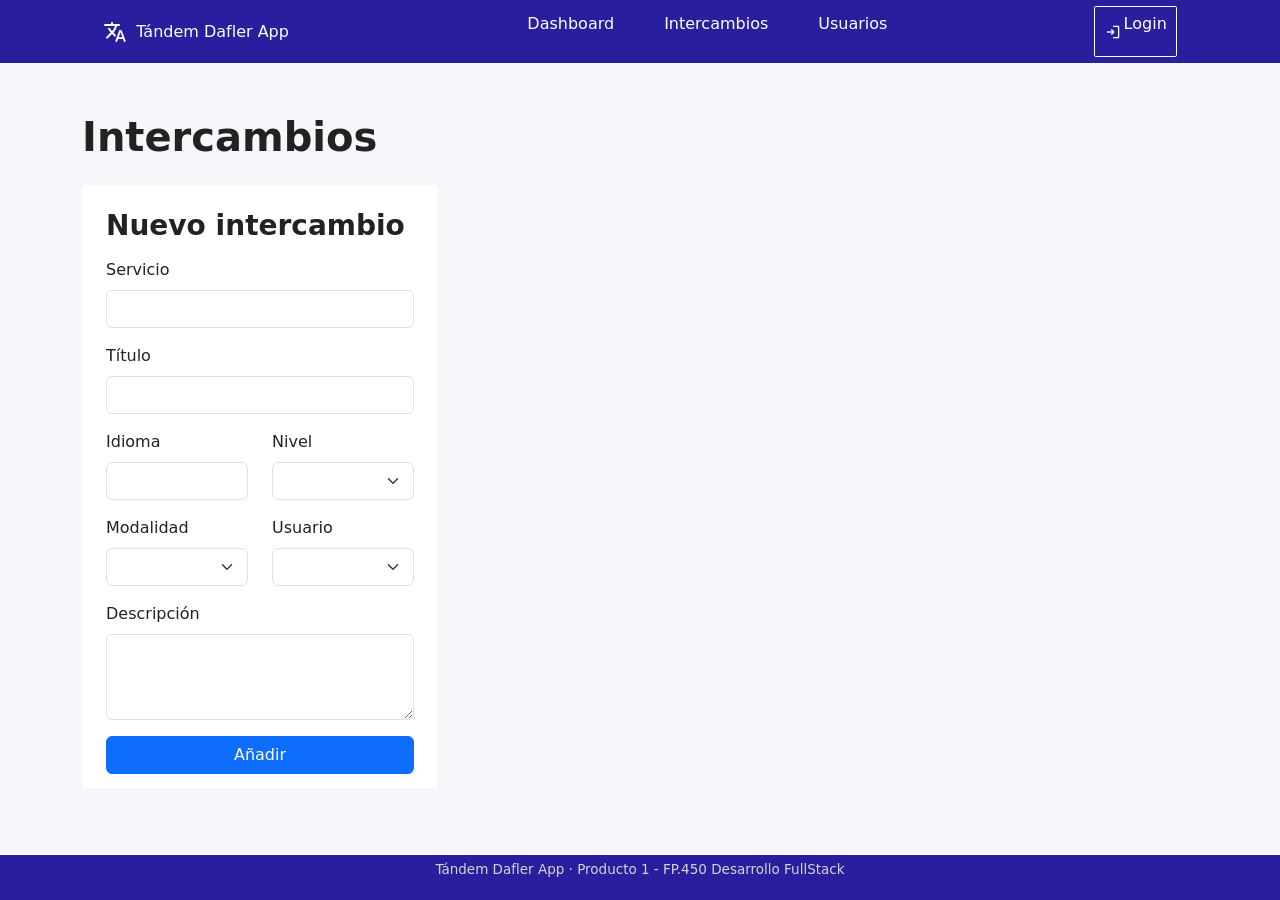
==== exchanges.html @ 2e25eaa2 "exchange: fichero intercambios" ====
<!doctype html>

<html lang="es">
  <head>
    <meta charset="UTF-8" />
    <meta name="viewport" content="width=device-width, initial-scale=1.0" />
    <title>Dafler - Exchanges</title>

    <!-- Bootstrap -->
    <link rel="stylesheet" href="https://cdn.jsdelivr.net/npm/bootstrap@5.3.8/dist/css/bootstrap.min.css"/>

    <!-- Estilos de css -->
    <link rel="stylesheet" href="css/header.css" />
    <link rel="stylesheet" href="css/styles.css" />
    <link rel="stylesheet" href="css/footer.css" />

    <!-- Estilos externos -->
    <link rel="stylesheet" href="https://fonts.googleapis.com/css2?family=Material+Symbols+Rounded:opsz,wght,FILL,GRAD@20..48,100..700,0..1,-50..200"/>
  </head>
  <body>
    <header>
        <div class="logo-box"> 
            <a href="index.html">
                <span id="logo-img" class="material-symbols-rounded">translate</span>
                <div id="logo-text">Tándem Dafler App</div>
            </a>
        </div>

        <div class="nav-box">
            <ul><li><a href="index.html">Dashboard</a></li></ul>
            <ul><li><a href="exchanges.html">Intercambios</a></li></ul>
            <ul><li><a href="users.html">Usuarios</a></li></ul>
        </div>

        <div class="login-btn-box">
            <a href="login.html"><button>
                <span id="logo-img" class="material-symbols-rounded">login</span>
                <p>Login</p>
            </button></a>
        </div>
    </header>

    <main>
      <div class="container h-75 overflow-auto">
        <div class="mb-4">
          <h1>Intercambios</h1>
        </div>

        <div class="row g-4">
          <div class="col-lg-4">
            <div class="bg-white rounded p-4">
              <h3 class="mb-3">Nuevo intercambio</h3>

              <!-- Formulario para añadir intercambio -->
              <form id="form-add-user" novalidate>
                <div class="mb-3">
                  <label for="service" class="form-label">Servicio</label>
                  <input
                    type="text"
                    class="form-control"
                    id="service"
                    required
                  />
                </div>
                
                <div class="mb-3">
                  <label for="title" class="form-label">Título</label>
                  <input
                    type="text"
                    class="form-control"
                    id="title"
                    required
                  />
                </div>


                <div class="row mb-3">
                  <div class="col-md-6">
                    <label for="language" class="form-label">Idioma</label>
                      <select
                        type="text"
                        class="form-control"
                        id="language"
                        required
                    ></select>
                  </div>

                  <div class="col-md-6">
                    <label for="level" class="form-label">Nivel</label>
                  <select
                    class="form-select"
                    id="level"
                    required
                     ></select>
                  </div>
                </div>

                <div class="row mb-3">
                  <div class="col-md-6" id="native-lang">
                     <label for="modality" class="form-label">Modalidad</label>
                  <select
                    class="form-select"
                    id="modality"
                    required
                    ></select>
                  </div>
                  <div class="col-md-6" id="city">
                    <label for="user" class="form-label">Usuario</label>
                  <select
                    class="form-select"
                    id="user"
                    required
                    ></select>
                  </div>
                </div>

                <div class="mb-3">
                  <label for="description" class="form-label">Descripción</label>
                  <textarea
                    class="form-control"
                    id="description"
                    rows="3"
                    required>
                  </textarea>
               </div>

                <button type="submit" class="btn btn-primary w-100">Añadir</button>
              </form>

            </div>
          </div>

          
        </div>
      </div>
    </main>

    <footer>
      <p>Tándem Dafler App · Producto 1 - FP.450 Desarrollo FullStack</p>
    </footer>
  </body>
  <script type="module" src="js/exchanges.js"></script>
</html>
---- css/header.css ----
header{
    position: fixed;

    width: 100%;
    height: 7vh;

    background-color: var(--element-background-color);

    display: flex;
    align-items: center;
    justify-content: space-around;
}

/* Parte del logo del header (izquierda) */
.logo-box a{
    display: flex;
    align-items: center;
    justify-content: center;

    gap: 1vh;

    color: white;
    text-decoration: none;
}

/* Parte de los enlaces del header (centro) */
.nav-box{
    display: flex;
    gap: 2vh;
}

.nav-box ul li{
    list-style: none;
}

.nav-box ul li a{
    text-decoration: none;
    color: white;

    border-bottom: 0;

    transition: 0.2s;
}

.nav-box ul li a:hover{
    transition: 0.2;
    border-bottom: 3px solid white;
}

/* Parte del botón de login del header (derecha) */
.login-btn-box a{
    text-decoration: none;
}

.login-btn-box a button{
    cursor: pointer;

    display: flex;
    align-items: center;

    gap: 0.2vh;

    background-color: transparent;

    border: 1px solid white;
    border-radius: 0.2vh;

    padding: 0.5vh 1vh;

    color: white;

    transition: 0.2s ease;
}

.login-btn-box a button span{
    font-size: 2vh;
}

/* Animación del botón de login del header */
.login-btn-box a button:hover{
    transition: 0.2s ease;
    background-color: white;
    color: black;
}
---- css/styles.css ----
:root {
  --background-color: #f6f7fb;
  --text-color: #222;
  --subtext-color: rgb(214, 213, 213);
  --subtitle-color: rgb(130, 129, 129);
  --element-background-color: rgb(41, 31, 158); 

  --offer-color: rgb(19, 205, 19);
  --petition-color: coral;
}

* {
  padding: 0;
  margin: 0;

  font-family: 'Inter', system-ui, sans-serif;
}

/* Estilos de titulos */
h1, h2, h3, h4, h5 {
  font-weight: 600;
}

body {
  background-color: var(--background-color);
  color: var(--text-color);

  min-height: 100vh;
}

/* Contenido principal */
main {
  width: 100%;
  height: 100vh;

  display: flex;
  align-items: center;
  justify-content: center;
}

.main-content{
  width: 75%;
  height: 75%;

  display: flex;
  flex-direction: column;
  justify-content: space-between;
}

.main-content-header{
  display: flex;
  flex-direction: column;

  gap: 1vh;
}

.main-content-header h2{
  color: var(--subtitle-color);
}

.main-content-index{
  display: flex;
  align-items: center;
  justify-content: start;

  gap: 2vh;
}

.main-content-index-text{
  display: flex;
  align-items: center;

  gap: 0.5vh;
}

.dot{
  width: 2vh;
  height: 2vh;

  border-radius: 50%;
}

.dot.offer{
  background-color: var(--offer-color);
}

.dot.petition{
  background-color: var(--petition-color);
}

.main-content-slider{
  display: flex;
  flex-direction: column;
  justify-content: start;

  gap: 1vh;

  width: 100%;
  height: 40%;
}

.slider-cards-content{
  width: 100%;
  height: 70%;
}

.card{
  width: 25%;
  height: 100%;

  display: flex;
  flex-direction: column;
  justify-content: space-between;

  padding: 2vh;

  border-radius: 1vh;
}

.card.offer{
  background-color: var(--offer-color);
}

.card.petition{
  background-color: var(--petition-color);
}

.card-header h3{
  overflow: hidden;
  white-space: nowrap;
  text-overflow: ellipsis;
  max-width: 90%;
}

.card-description{
  overflow: hidden;
  text-overflow: ellipsis;
  max-height: 50%;
}
---- css/footer.css ----
footer{
    position: fixed;
    bottom: 0;

    width: 100%;
    height: 5vh;

    background-color: var(--element-background-color);

    display: flex;
    align-items: center;
    justify-content: center;
}

footer p{
    color: var(--subtext-color);
    font-size: 1.5vh;
}
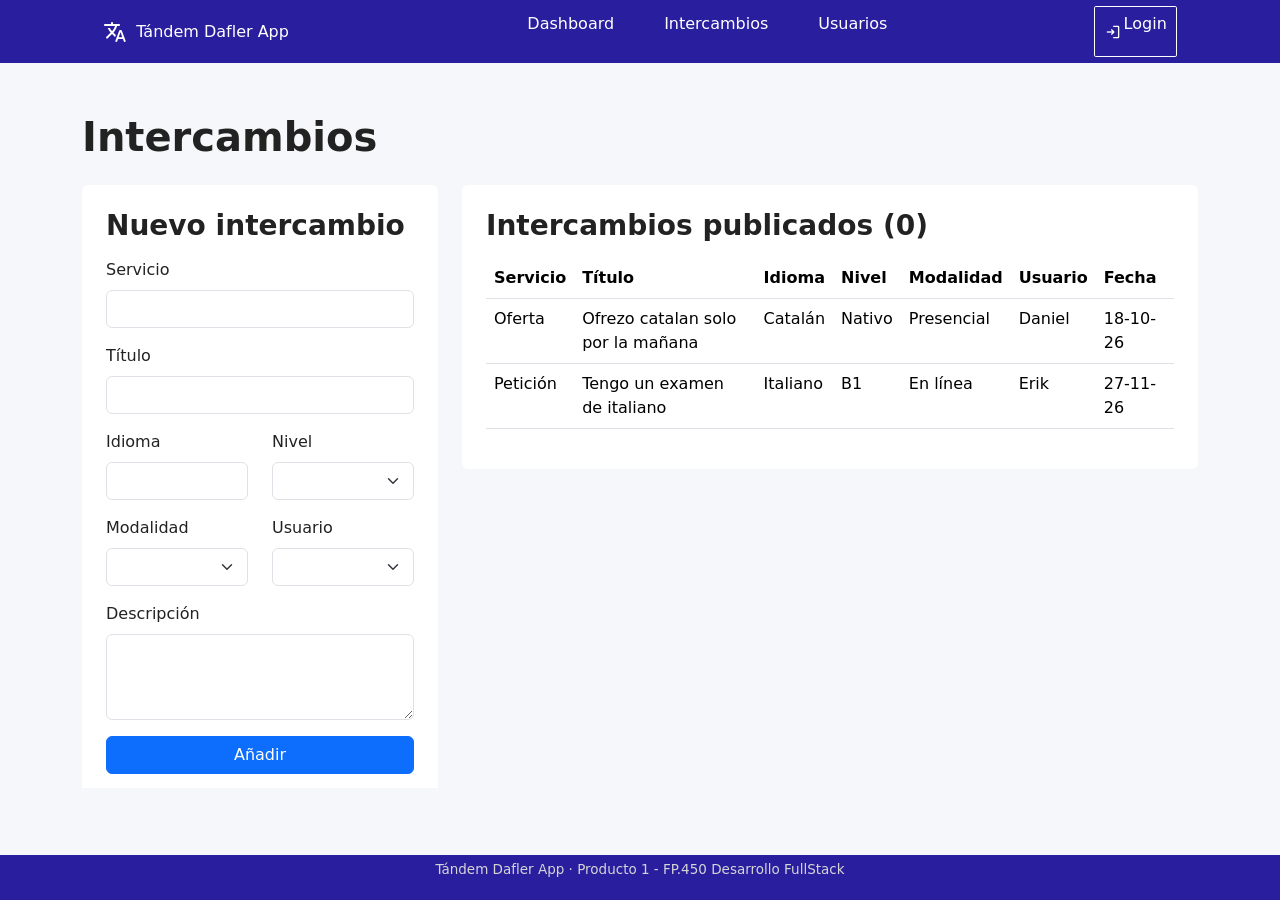
==== commit fa7c3d2a: "mostramos registros en la tabla de intercambios" ====
--- a/exchanges.html
+++ b/exchanges.html
@@ -130,6 +130,53 @@
             </div>
           </div>
 
+          <div class="col-lg-8">
+            <div class="bg-white rounded p-4">
+              <h3 class="mb-3">
+                Intercambios publicados (<span id="count">0</span>)
+              </h3>
+
+              <div class="table-responsive">
+
+                <!-- Tabla de usuarios -->
+                <table class="table table-hover">
+                  <thead>
+                    <tr>
+                      <th>Servicio</th>
+                      <th>Título</th>
+                      <th>Idioma</th>
+                      <th>Nivel</th>
+                      <th>Modalidad</th>
+                      <th>Usuario</th>
+                      <th>Fecha</th>
+                    </tr>
+                  </thead>
+                  <tbody >
+                    <tr>
+                      <td>Oferta</td>
+                      <td>Ofrezo catalan solo por la mañana</td>
+                      <td>Catalán</td>
+                      <td>Nativo</td>
+                      <td>Presencial</td>
+                      <td>Daniel</td>
+                      <td>18-10-26</td>
+                    </tr>
+                    <tr>
+                      <td>Petición</td>
+                      <td>Tengo un examen de italiano</td>
+                      <td>Italiano</td>
+                      <td>B1</td>
+                      <td>En línea</td>
+                      <td>Erik</td>
+                      <td>27-11-26</td>
+                    </tr>
+                  </tbody>
+                </table>
+
+              </div>
+            </div>
+          </div>
+
           
         </div>
       </div>
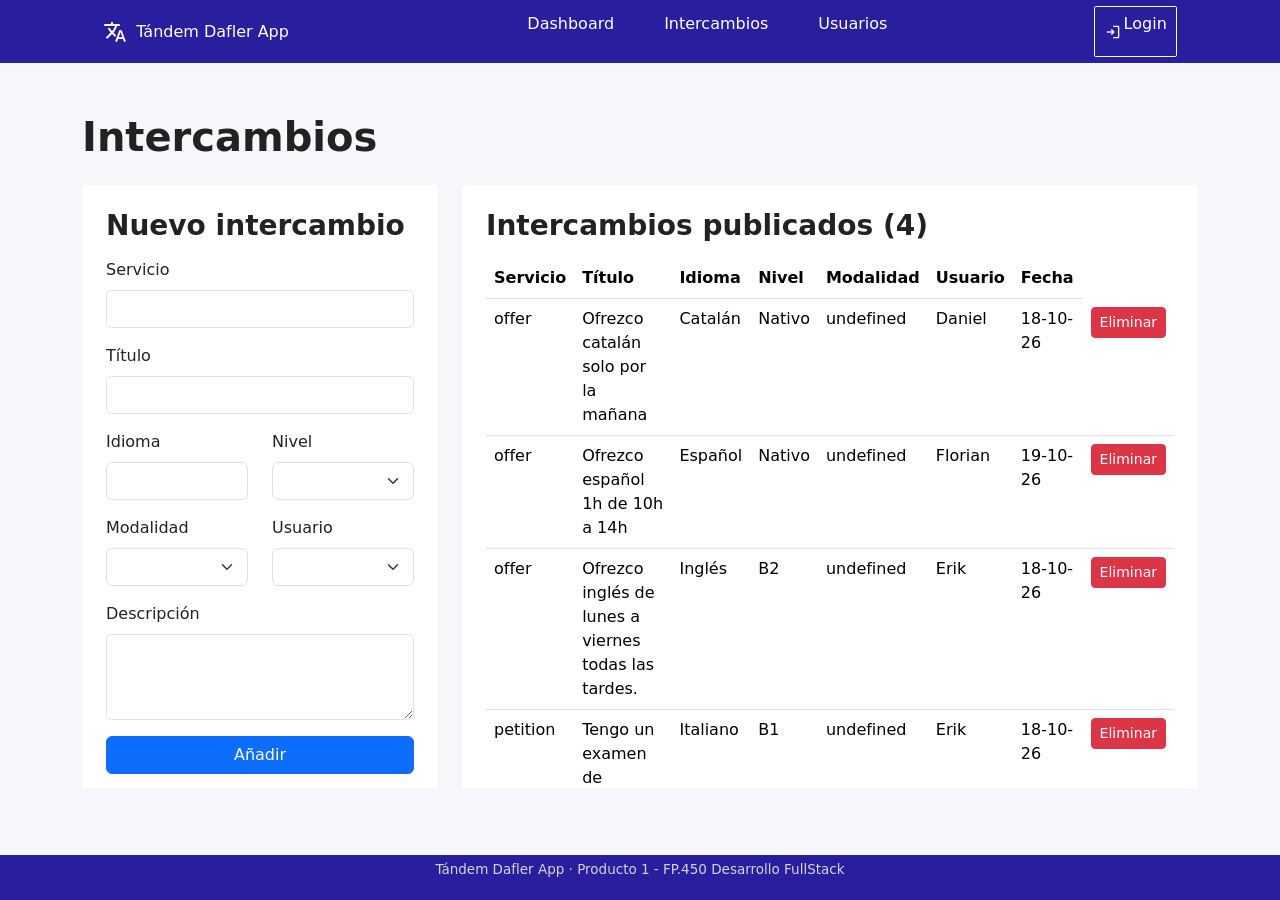
==== commit ff77de8a: "funcion mostrar intercambios de forma dinamica" ====
--- a/exchanges.html
+++ b/exchanges.html
@@ -151,26 +151,7 @@
                       <th>Fecha</th>
                     </tr>
                   </thead>
-                  <tbody >
-                    <tr>
-                      <td>Oferta</td>
-                      <td>Ofrezo catalan solo por la mañana</td>
-                      <td>Catalán</td>
-                      <td>Nativo</td>
-                      <td>Presencial</td>
-                      <td>Daniel</td>
-                      <td>18-10-26</td>
-                    </tr>
-                    <tr>
-                      <td>Petición</td>
-                      <td>Tengo un examen de italiano</td>
-                      <td>Italiano</td>
-                      <td>B1</td>
-                      <td>En línea</td>
-                      <td>Erik</td>
-                      <td>27-11-26</td>
-                    </tr>
-                  </tbody>
+                  <tbody id="exchange-table"></tbody> 
                 </table>
 
               </div>
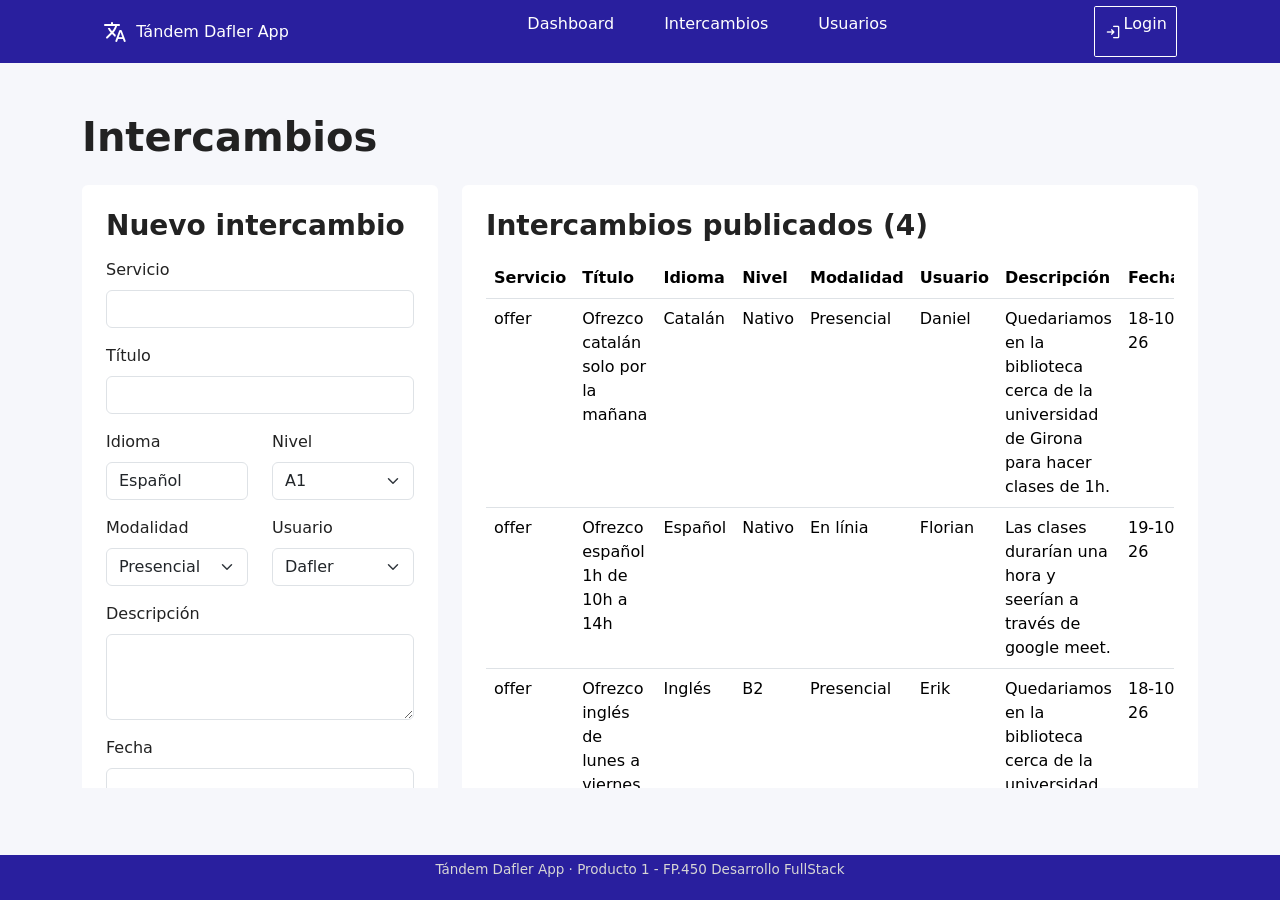
==== commit 4a6eb3dc: "funcion formulario intercambios" ====
--- a/exchanges.html
+++ b/exchanges.html
@@ -52,7 +52,7 @@
               <h3 class="mb-3">Nuevo intercambio</h3>
 
               <!-- Formulario para añadir intercambio -->
-              <form id="form-add-user" novalidate>
+              <form id="form-add-exchange" novalidate>
                 <div class="mb-3">
                   <label for="service" class="form-label">Servicio</label>
                   <input
@@ -124,6 +124,16 @@
                   </textarea>
                </div>
 
+               <div class="mb-3">
+                  <label for="date" class="form-label">Fecha</label>
+                  <input
+                    type="text"
+                    class="form-control"
+                    id="date"
+                    required
+                  />
+                </div>
+
                 <button type="submit" class="btn btn-primary w-100">Añadir</button>
               </form>
 
@@ -148,6 +158,7 @@
                       <th>Nivel</th>
                       <th>Modalidad</th>
                       <th>Usuario</th>
+                      <th>Descripción</th>
                       <th>Fecha</th>
                     </tr>
                   </thead>
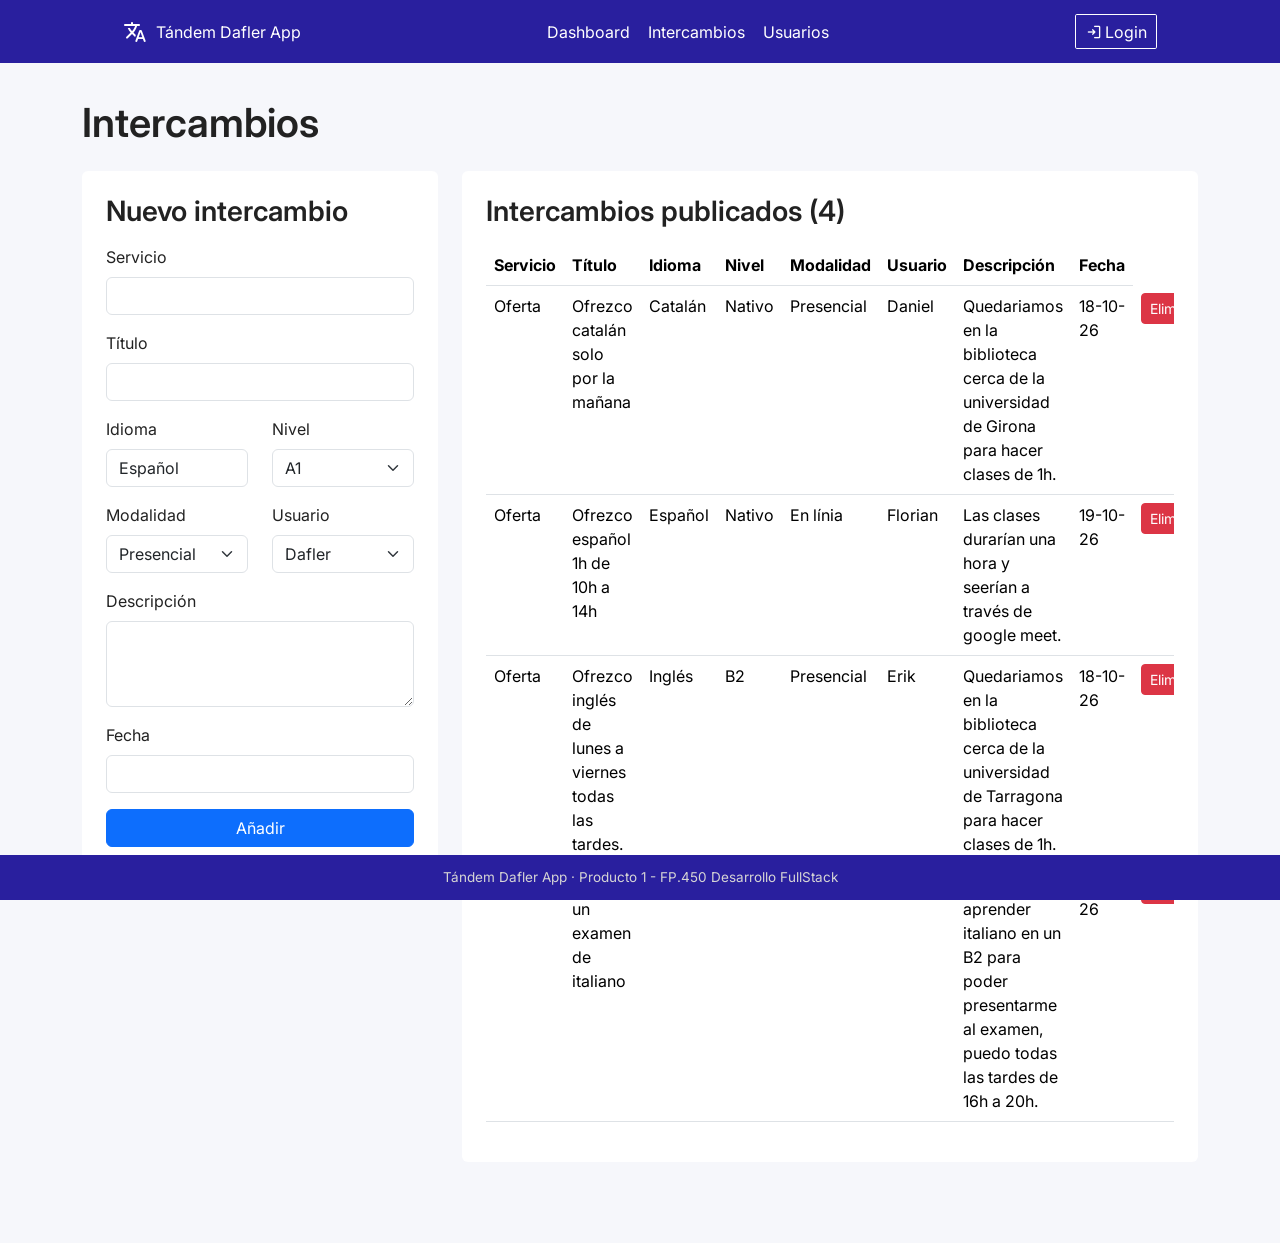
==== commit 5de2b63c: "Errores detectados al subir el código a CodeSandBox: Link fuente "Inter", Script dentro del Body" ====
--- a/exchanges.html
+++ b/exchanges.html
@@ -16,6 +16,7 @@
 
     <!-- Estilos externos -->
     <link rel="stylesheet" href="https://fonts.googleapis.com/css2?family=Material+Symbols+Rounded:opsz,wght,FILL,GRAD@20..48,100..700,0..1,-50..200"/>
+    <link rel="stylesheet" href="https://fonts.googleapis.com/css2?family=Inter:wght@400;600&display=swap"/>
   </head>
   <body>
     <header>
@@ -177,6 +178,6 @@
     <footer>
       <p>Tándem Dafler App · Producto 1 - FP.450 Desarrollo FullStack</p>
     </footer>
+    <script type="module" src="js/exchanges.js"></script>
   </body>
-  <script type="module" src="js/exchanges.js"></script>
 </html>
--- a/css/styles.css
+++ b/css/styles.css
@@ -16,6 +16,11 @@
   font-family: 'Inter', system-ui, sans-serif;
 }
 
+h1, h2, h3, h4, h5, p, ul {
+  margin: 0;
+  padding: 0;
+}
+
 /* Estilos de titulos */
 h1, h2, h3, h4, h5 {
   font-weight: 600;
@@ -30,21 +35,14 @@
 
 /* Contenido principal */
 main {
-  width: 100%;
-  height: 100vh;
-
-  display: flex;
-  align-items: center;
-  justify-content: center;
+  padding: 11vh 0 9vh;
 }
 
 .main-content{
-  width: 75%;
-  height: 75%;
-
   display: flex;
   flex-direction: column;
-  justify-content: space-between;
+
+  gap: 3vh;
 }
 
 .main-content-header{
@@ -96,17 +94,12 @@
   gap: 1vh;
 
   width: 100%;
-  height: 40%;
-}
-
-.slider-cards-content{
-  width: 100%;
-  height: 70%;
 }
 
 .card{
-  width: 25%;
   height: 100%;
+  min-height: 12rem;
+  border: 0;
 
   display: flex;
   flex-direction: column;
@@ -125,7 +118,14 @@
   background-color: var(--petition-color);
 }
 
+.card .card-header{
+  padding: 0;
+  background: none;
+  border: 0;
+}
+
 .card-header h3{
+  font-size: 1.2rem;
   overflow: hidden;
   white-space: nowrap;
   text-overflow: ellipsis;
@@ -134,7 +134,8 @@
 
 .card-description{
   overflow: hidden;
-  text-overflow: ellipsis;
-  max-height: 50%;
+  display: -webkit-box;
+  -webkit-line-clamp: 4;
+  -webkit-box-orient: vertical;
 }
 
